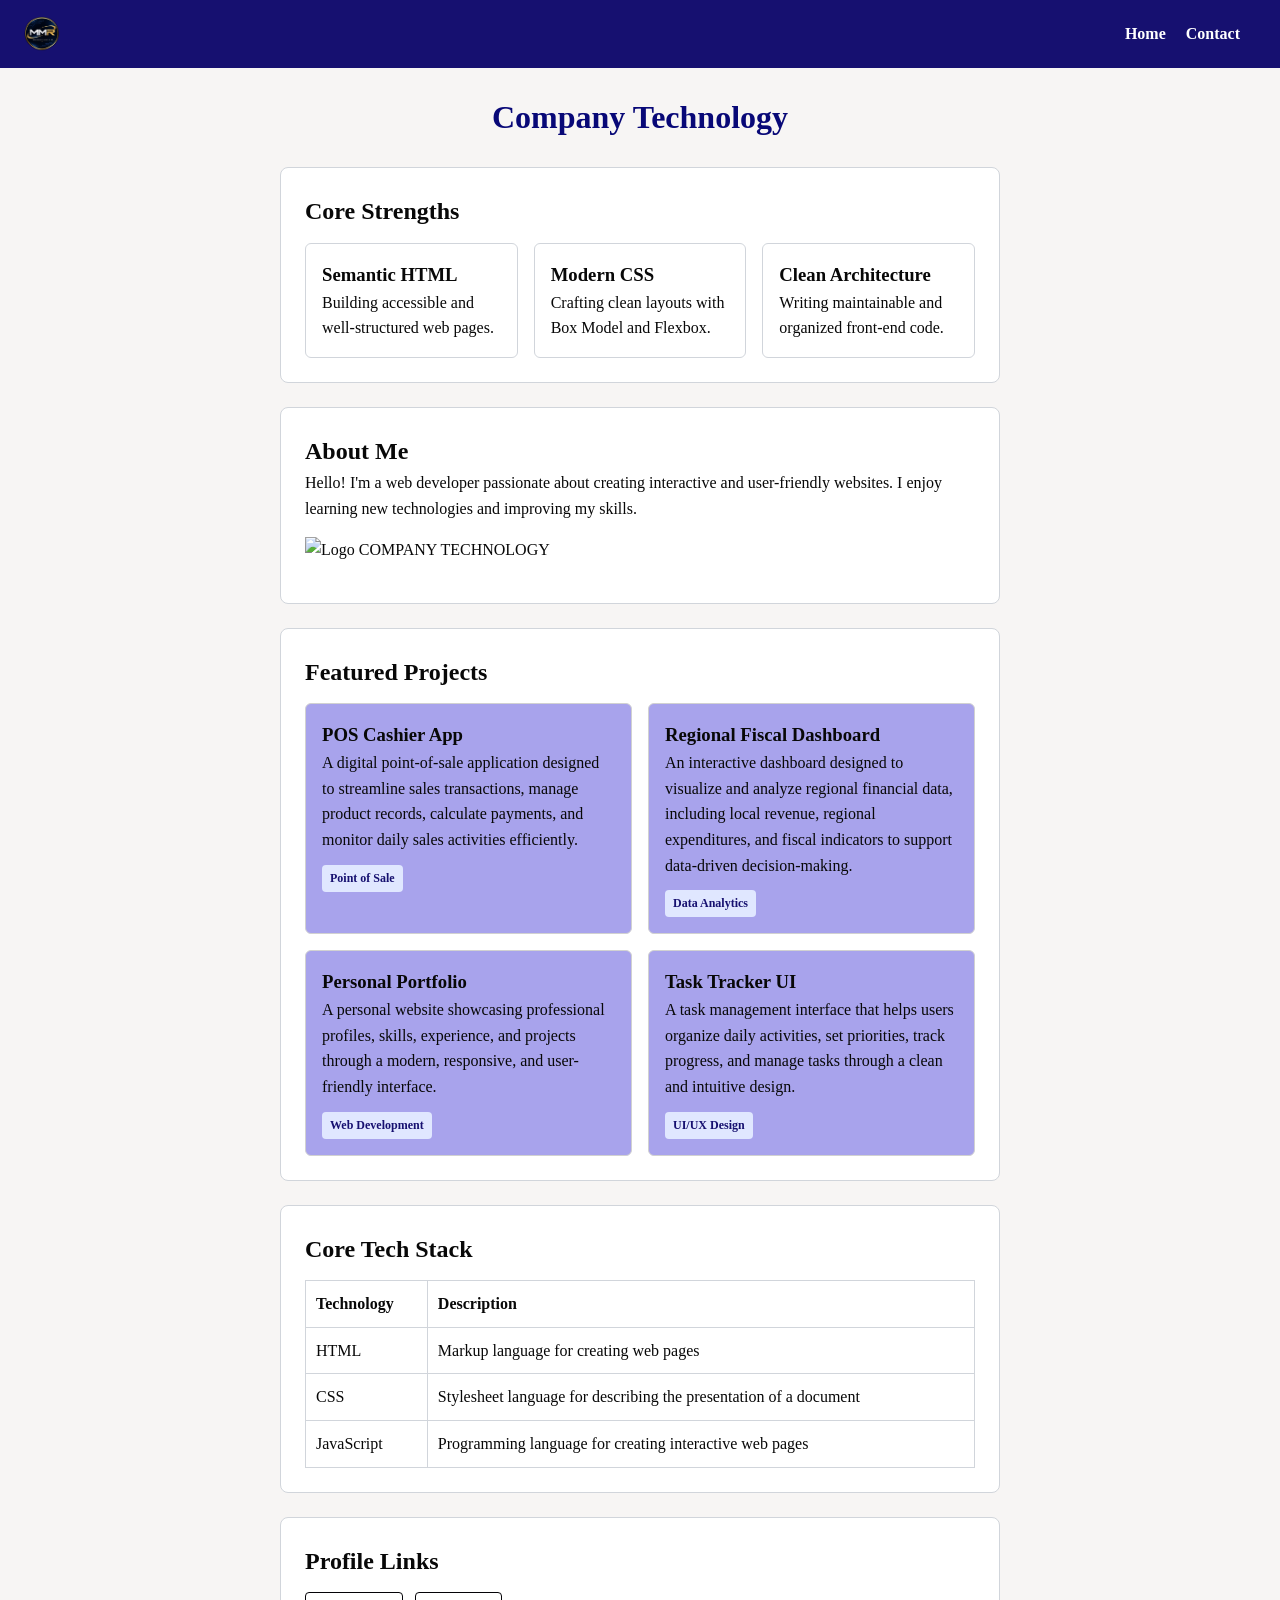
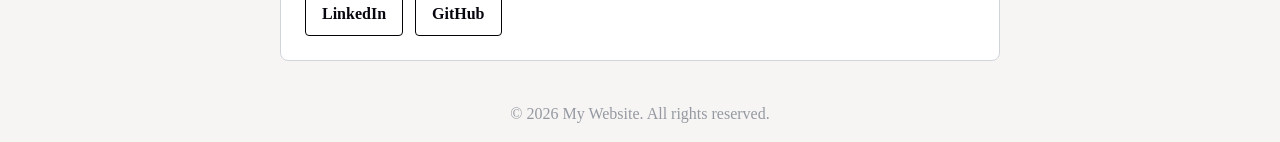
==== index.html @ 97ea117f "feat: add responsive layout and media queries for mobile screens" ====
<!DOCTYPE html>
<html lang="en">
<head>
    <meta charset="UTF-8">
    <meta name="viewport" content="width=device-width, initial-scale=1.0">
    <title>COMPANY TECHNOLOGY</title>
    <link rel="stylesheet" href="style.css">
</head>
<body>
    <header>
        <div class="navbar">
            <a href="index.html" class="brand">
                <img src="Futuristic MMR Technology Emblem.png" alt="MMR Tecnologi">
            </a>
        <nav>
            <a href="index.html">Home</a>
            <a href="contact.html">Contact</a>
        </nav>
    </div>
    </header>
<main>
    <h1>Company Technology</h1>
    <section class="card">
        <h2>Core Strengths</h2>
        <div class="strength-list"> 
            <div class="strength-item">           
            <h3>Semantic HTML</h3>
            <p>Building accessible and well-structured web pages.</p>
            </div>
            <div class="strength-item">
            <h3>Modern CSS</h3>
            <p>Crafting clean layouts with Box Model and Flexbox.</p>
            </div>
            <div class="strength-item">
            <h3>Clean Architecture</h3>
            <p>Writing maintainable and organized front-end code.</p>
            </div>
        </div>
    </section>    
    <section class="card">
        <h2>About Me</h2>
    <p>Hello! I'm a web developer passionate about creating interactive and user-friendly websites. I enjoy learning new technologies and improving my skills.</p>
    <article>
        <img src="https://encrypted-tbn0.gstatic.com/images?q=tbn:ANd9GcTkMPBl4-gQtEpijctM-JjeALAeFmzFvmOYoMGefqKEEQ&s=10" alt="Logo COMPANY TECHNOLOGY">
    </article>
    </section>
    <section class="card">
        <h2>Featured Projects</h2>
        <div class="project-grid">
        <article class="project-card">            
            <h3>POS Cashier App</h3>
            <p>A digital point-of-sale application designed to streamline sales transactions, manage product records, calculate payments, and monitor daily sales activities efficiently.</p>            
        <div class="tech-tags">
            <span>Point of Sale</span>
        </div>
        </article>
        <article class="project-card">
            <h3>Regional Fiscal Dashboard</h3>
            <p>An interactive dashboard designed to visualize and analyze regional financial data, including local revenue, regional expenditures, and fiscal indicators to support data-driven decision-making.</p>            
        <div class="tech-tags">
            <span>Data Analytics</span>
        </div>
        </article>
        <article class="project-card">    
            <h3>Personal Portfolio</h3>
            <p>A personal website showcasing professional profiles, skills, experience, and projects through a modern, responsive, and user-friendly interface.</p>            
        <div class="tech-tags">
            <span>Web Development</span>
        </div>
        </article>
        <article class="project-card">   
            <h3>Task Tracker UI</h3>
            <p>A task management interface that helps users organize daily activities, set priorities, track progress, and manage tasks through a clean and intuitive design.</p>
        <div class="tech-tags">
            <span>UI/UX Design</span>
        </div>
        </article>
    </div>
    </section>
    <section class="card">
            <h2>Core Tech Stack</h2>
        <table>
            <tr>
                <th>Technology</th>
                <th>Description</th>
            </tr>
            <tr>
                <td>HTML</td>
                <td>Markup language for creating web pages</td>
            </tr>
            <tr>
                <td>CSS</td>
                <td>Stylesheet language for describing the presentation of a document</td>
            </tr>
            <tr>
                <td>JavaScript</td>
                <td>Programming language for creating interactive web pages</td>
            </tr>
        </table>
        </section>
        
        <section class="card">
            <h2>Profile Links</h2>
        <ul class="social-links">
            <li><a href="https://www.linkedin.com/in/your-profile" target="_blank" rel="noopener noreferrer">LinkedIn</a></li>
            <li><a href="https://github.com/your-profile" target="_blank" rel="noopener noreferrer">GitHub</a></li>   
        </ul>
        </section>
        </main>    
    <footer>
        <p>&copy; 2026 My Website. All rights reserved.</p>
    </footer>
</body>
</html>
---- style.css ----
* {
    box-sizing: border-box; margin: 0;padding: 0;
}
.navbar{
    display: flex;
    justify-content: space-between;
    align-items: center;
}
img{
    display: block;
    margin: 16px auto;
    max-width: 100%;
}

.brand img{
    margin:0;
    height: 36px;
}
.strength-list {
  display: flex;
  gap: 16px;
  margin-top: 12px;
}

.strength-item {
  flex: 1;
  padding: 16px;
  border: 1px solid #d1d5db;
  border-radius: 6px;
}
body {
    font-family: 'Times New Roman', Times, serif;
    background-color: rgb(247, 245, 244);
    color: rgb(8, 8, 8);
    line-height: 1.6;
}
header{
    background-color: #161070;
    padding: 16px 24px;
    
}
nav a {
    color: white;
    text-decoration: none;
    font-weight: bold;
    margin-right: 16px;
}
.card {
  background-color: #ffffff;
  max-width: 720px;
  margin: 24px auto;
  padding: 24px;
  border: 1px solid #d1d5db;
  border-radius: 8px;
}
.form-group {
    margin-bottom: 16px;
    }
    label{
        display: block;
        margin-bottom: 16px;
        font-weight: bold;
    }
    input, select, textarea {
        width: 100%;
        padding: 10px;
        border: 1px solid #161070;
        border-radius: 4px;
        font-size:16px ;
    }
     button {
        width: 100%;
        padding: 10px;
        border: 1px solid #161070;
        border-radius: 4px;
        font-size:16px ;
        cursor: pointer;

    }
    img {
    display: block; margin: 16px auto; max-width: 100%;
    } 
    main > h1 {
        color: rgb(8, 8, 119); text-align: center; margin-top: 24px;
    }
    table {
        width: 100%; border-collapse: collapse; margin-top: 12px; 
    }
    th,td {
    border: 1px solid #d1d5db; padding: 10px; text-align: left;
    }
    .social-links{
        list-style: none;
        padding-left: 0;
        display: flex;
        gap: 12px;
        margin-top: 12px;
    }

    .social-links a{
        display: inline-block;
        padding: 8px 16px;
        border: 1px solid #040307;
        border-radius: 4px;
        text-decoration: none;
        color: #06060e;
        font-weight: bold;
    }
    .project-grid{
        display: grid;
        grid-template-columns: repeat(2,1fr);
        gap: 16px;
        margin-top: 12px;
    }
    .project-card{
        padding: 16px;
        border: 1px solid #d1d1d1 ;
        border-radius: 6px;
        background-color: #a8a3ec;
        color: #080808;
    }

    .tech-tags{
        display: flex;
        gap: 8px;
        margin-top: 12px;
    }.tech-tags span{
        font-size: 12px;
        font-weight: bold;
        padding: 4px 8px;
        background-color: #e0e7ff;
        color: #161070;
        border-radius: 4px;
    }
    footer{
        text-align: center;
        padding: 16px;
        color: #9499a1;
    }
    @media (max-width: 768px){
        .navbar{
        flex-direction: column;
        gap: 12px;

        }
        .strength-list{
        flex-direction: column;
        }
        .project-grid{
        grid-template-columns: 1fr;
        }
        .card{
        margin: 16px;
        padding: 16px;
        }

    }
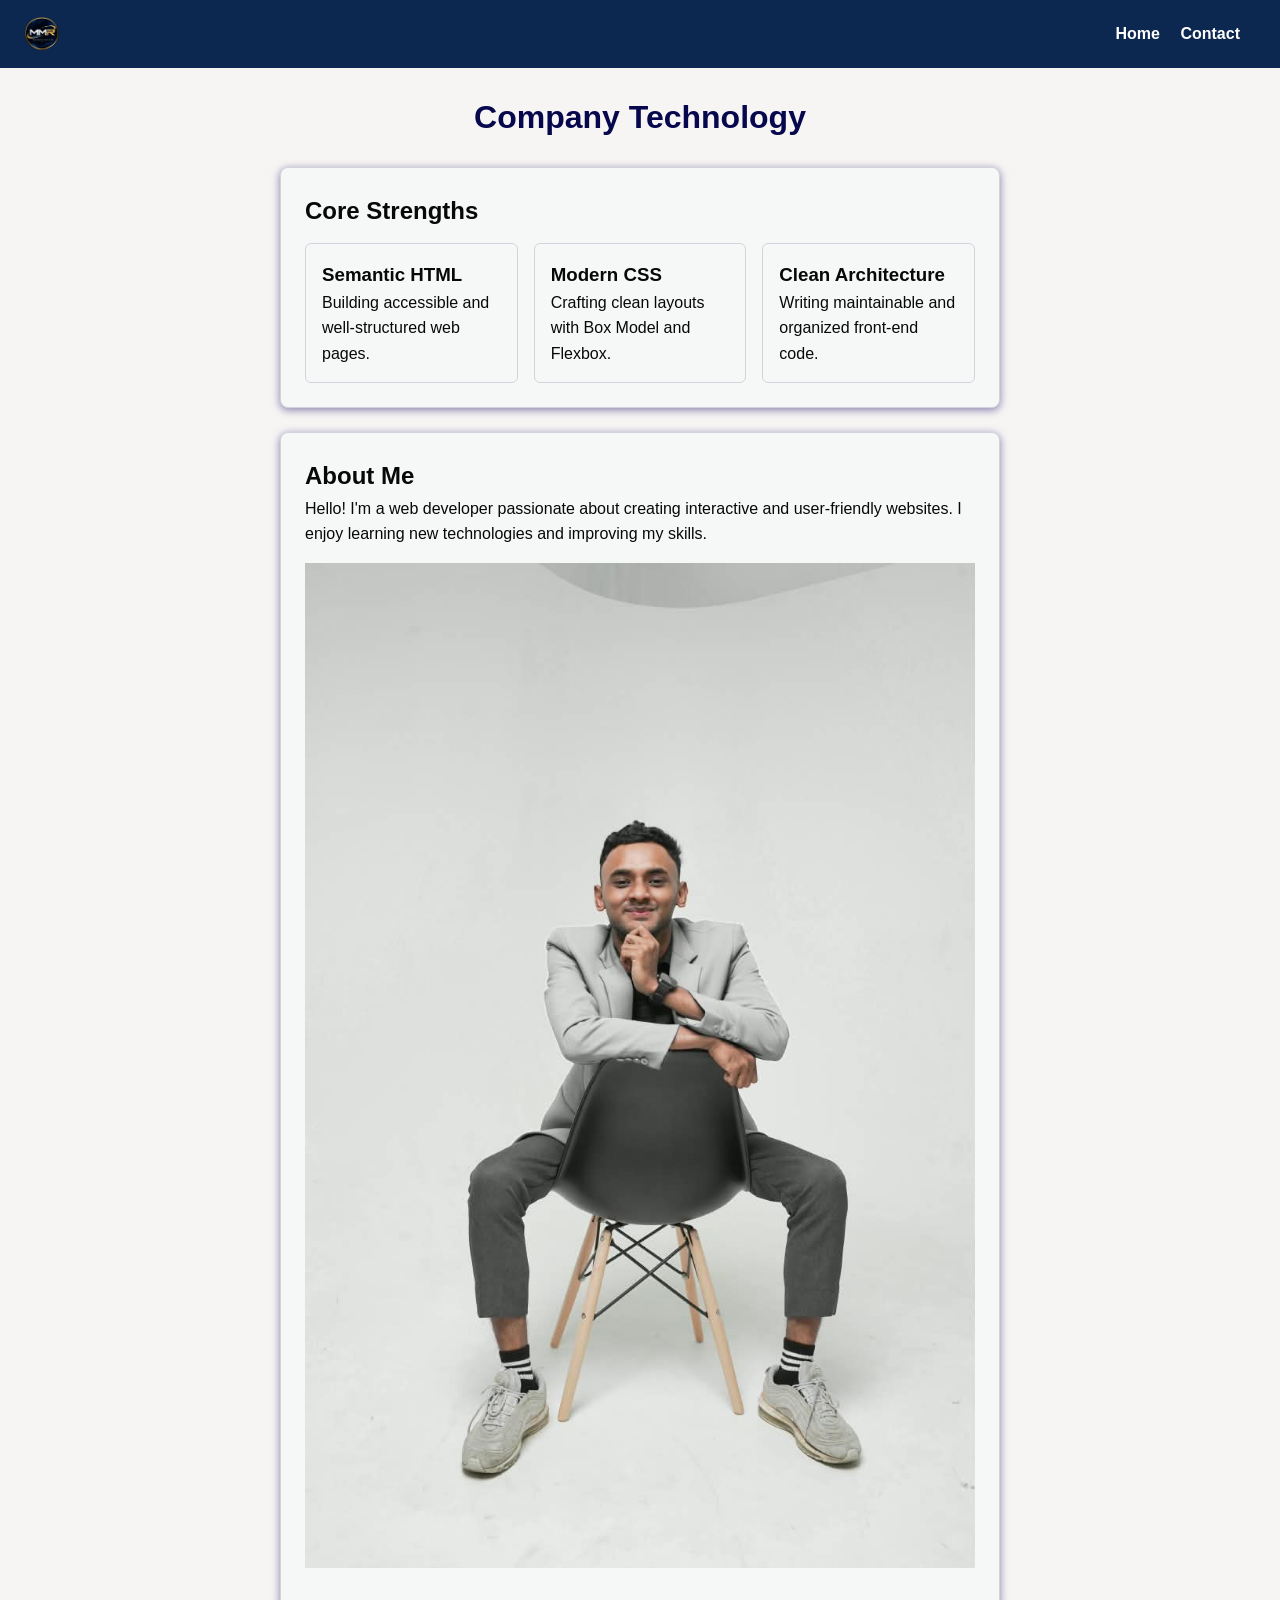
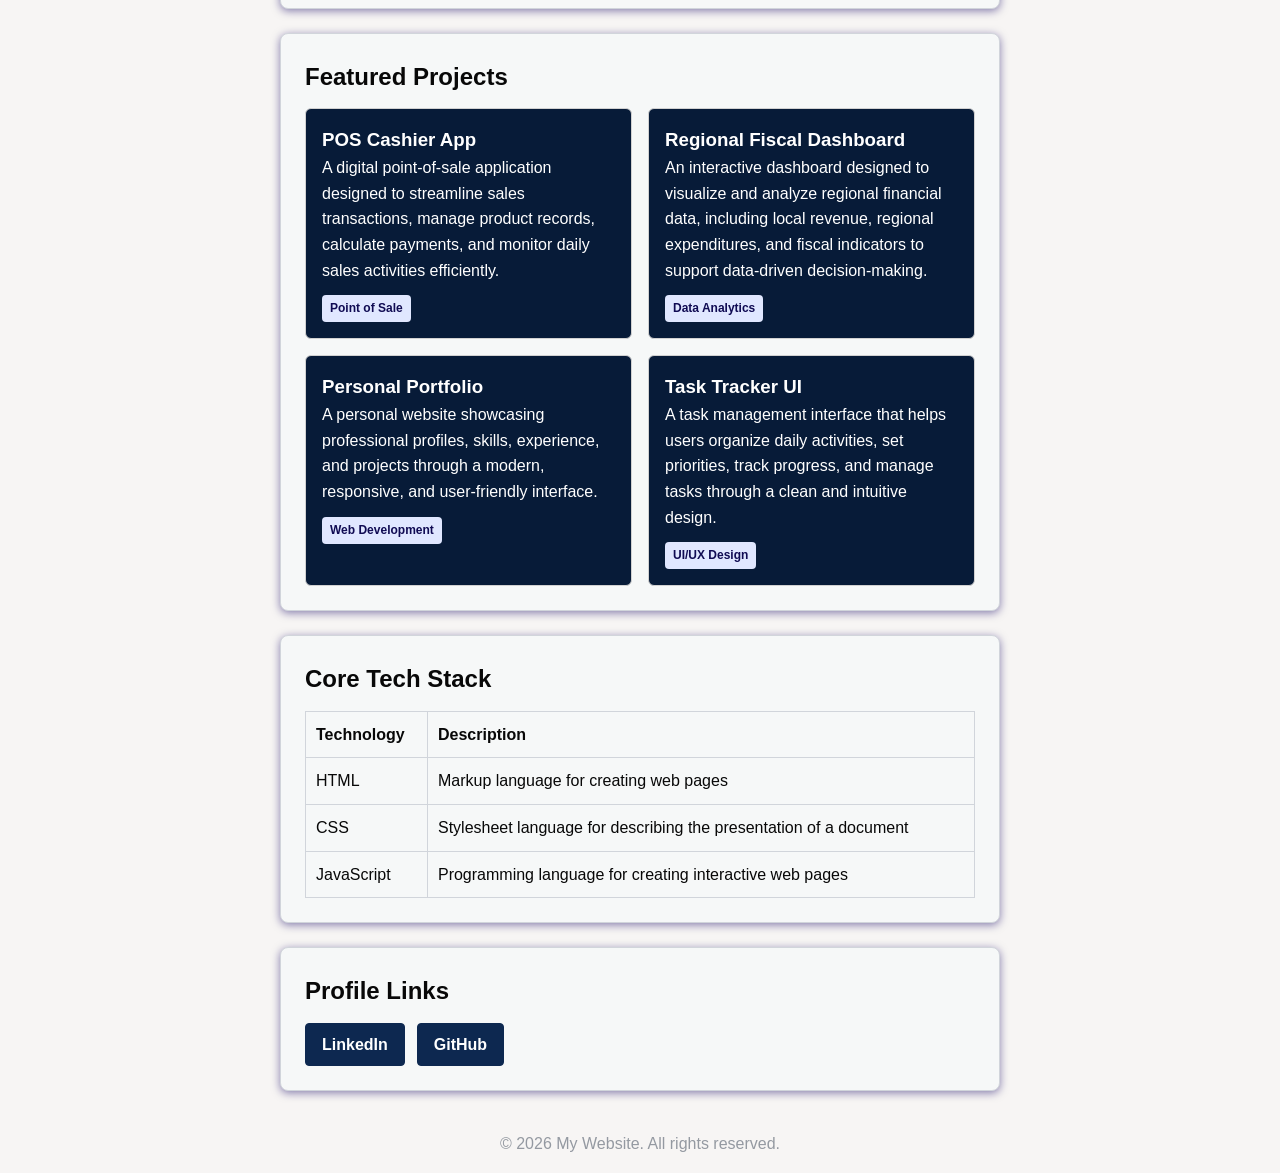
==== commit 7aa0199e: "feat: finalize week 1 UI polish with CSS variables and hover effects" ====
--- a/index.html
+++ b/index.html
@@ -40,9 +40,9 @@
     <section class="card">
         <h2>About Me</h2>
     <p>Hello! I'm a web developer passionate about creating interactive and user-friendly websites. I enjoy learning new technologies and improving my skills.</p>
-    <article>
-        <img src="https://encrypted-tbn0.gstatic.com/images?q=tbn:ANd9GcTkMPBl4-gQtEpijctM-JjeALAeFmzFvmOYoMGefqKEEQ&s=10" alt="Logo COMPANY TECHNOLOGY">
-    </article>
+    <figure>
+        <img src="WhatsApp Image 2026-10-11 at 17.28.33.jpeg" alt="Logo COMPANY TECHNOLOGY">
+    </figure>
     </section>
     <section class="card">
         <h2>Featured Projects</h2>
--- a/style.css
+++ b/style.css
@@ -1,4 +1,12 @@
-* {
+:root {
+    --color-primary:  #0d2850;
+    --color-bg:       rgb(29, 15, 92);
+    --color-text:     rgb(245, 235, 235);
+    --color-border:   #071b38;
+    --radius-card:    8px;
+    --radius-small:   4px;
+}
+*{
     box-sizing: border-box; margin: 0;padding: 0;
 }
 .navbar{
@@ -29,29 +37,35 @@
   border-radius: 6px;
 }
 body {
-    font-family: 'Times New Roman', Times, serif;
+    font-family: 'Segoe UI', Tahoma, Geneva, Verdana, sans-serif;
     background-color: rgb(247, 245, 244);
     color: rgb(8, 8, 8);
     line-height: 1.6;
 }
 header{
-    background-color: #161070;
+    background-color: var(--color-primary);
     padding: 16px 24px;
     
 }
 nav a {
-    color: white;
+    color: #ffffff;
     text-decoration: none;
     font-weight: bold;
     margin-right: 16px;
+    transition:color 0.2s ease;
+}
+nav a:hover{
+    color:#679fdf;
 }
 .card {
-  background-color: #ffffff;
+  background-color: #f6f8f8;
   max-width: 720px;
   margin: 24px auto;
   padding: 24px;
   border: 1px solid #d1d5db;
   border-radius: 8px;
+
+  box-shadow: 0 2px 8px rgba(21, 7, 102, 0.5);
 }
 .form-group {
     margin-bottom: 16px;
@@ -64,24 +78,27 @@
     input, select, textarea {
         width: 100%;
         padding: 10px;
-        border: 1px solid #161070;
+        border: 1px solid #281eaf;
         border-radius: 4px;
         font-size:16px ;
     }
      button {
         width: 100%;
         padding: 10px;
-        border: 1px solid #161070;
+        border: 1px solid var(--color-bg);
         border-radius: 4px;
         font-size:16px ;
         cursor: pointer;
+     transition: all 0.2s ease;
+    }
+    button:hover{
+    background-color: var(--color-primary);
+    color:#ffffff;
+    transform: translateY(-2px);
 
-    }
-    img {
-    display: block; margin: 16px auto; max-width: 100%;
-    } 
+   }
     main > h1 {
-        color: rgb(8, 8, 119); text-align: center; margin-top: 24px;
+        color: rgb(7, 7, 78); text-align: center; margin-top: 24px;
     }
     table {
         width: 100%; border-collapse: collapse; margin-top: 12px; 
@@ -100,11 +117,17 @@
     .social-links a{
         display: inline-block;
         padding: 8px 16px;
-        border: 1px solid #040307;
+        border: 1px solid var(--color-primary);
         border-radius: 4px;
         text-decoration: none;
-        color: #06060e;
+        color: #ffffff;
         font-weight: bold;
+        background-color: var(--color-primary);
+        transition: all 0.2s ease;
+    }
+    .social-links a:hover{
+        transition: all 0.2s ease;
+        transform: translateY(-2px);
     }
     .project-grid{
         display: grid;
@@ -116,10 +139,15 @@
         padding: 16px;
         border: 1px solid #d1d1d1 ;
         border-radius: 6px;
-        background-color: #a8a3ec;
-        color: #080808;
+        background-color:var(--color-border);
+        color: #ffffff;
+        transition: all 0.2s ease;
     }
-
+    .project-card:hover{
+        transition: all 0.2s ease;
+        transform: translateY(-2px);
+        
+    }
     .tech-tags{
         display: flex;
         gap: 8px;
@@ -129,7 +157,7 @@
         font-weight: bold;
         padding: 4px 8px;
         background-color: #e0e7ff;
-        color: #161070;
+        color: #100b53;
         border-radius: 4px;
     }
     footer{
@@ -153,5 +181,14 @@
         margin: 16px;
         padding: 16px;
         }
+        table{
+            font-size: 14px;
+        }
+        th,td{
+            padding: 9px;
+        }
+        main > h1 {
+            font-size: 22px;
+        }
 
     }
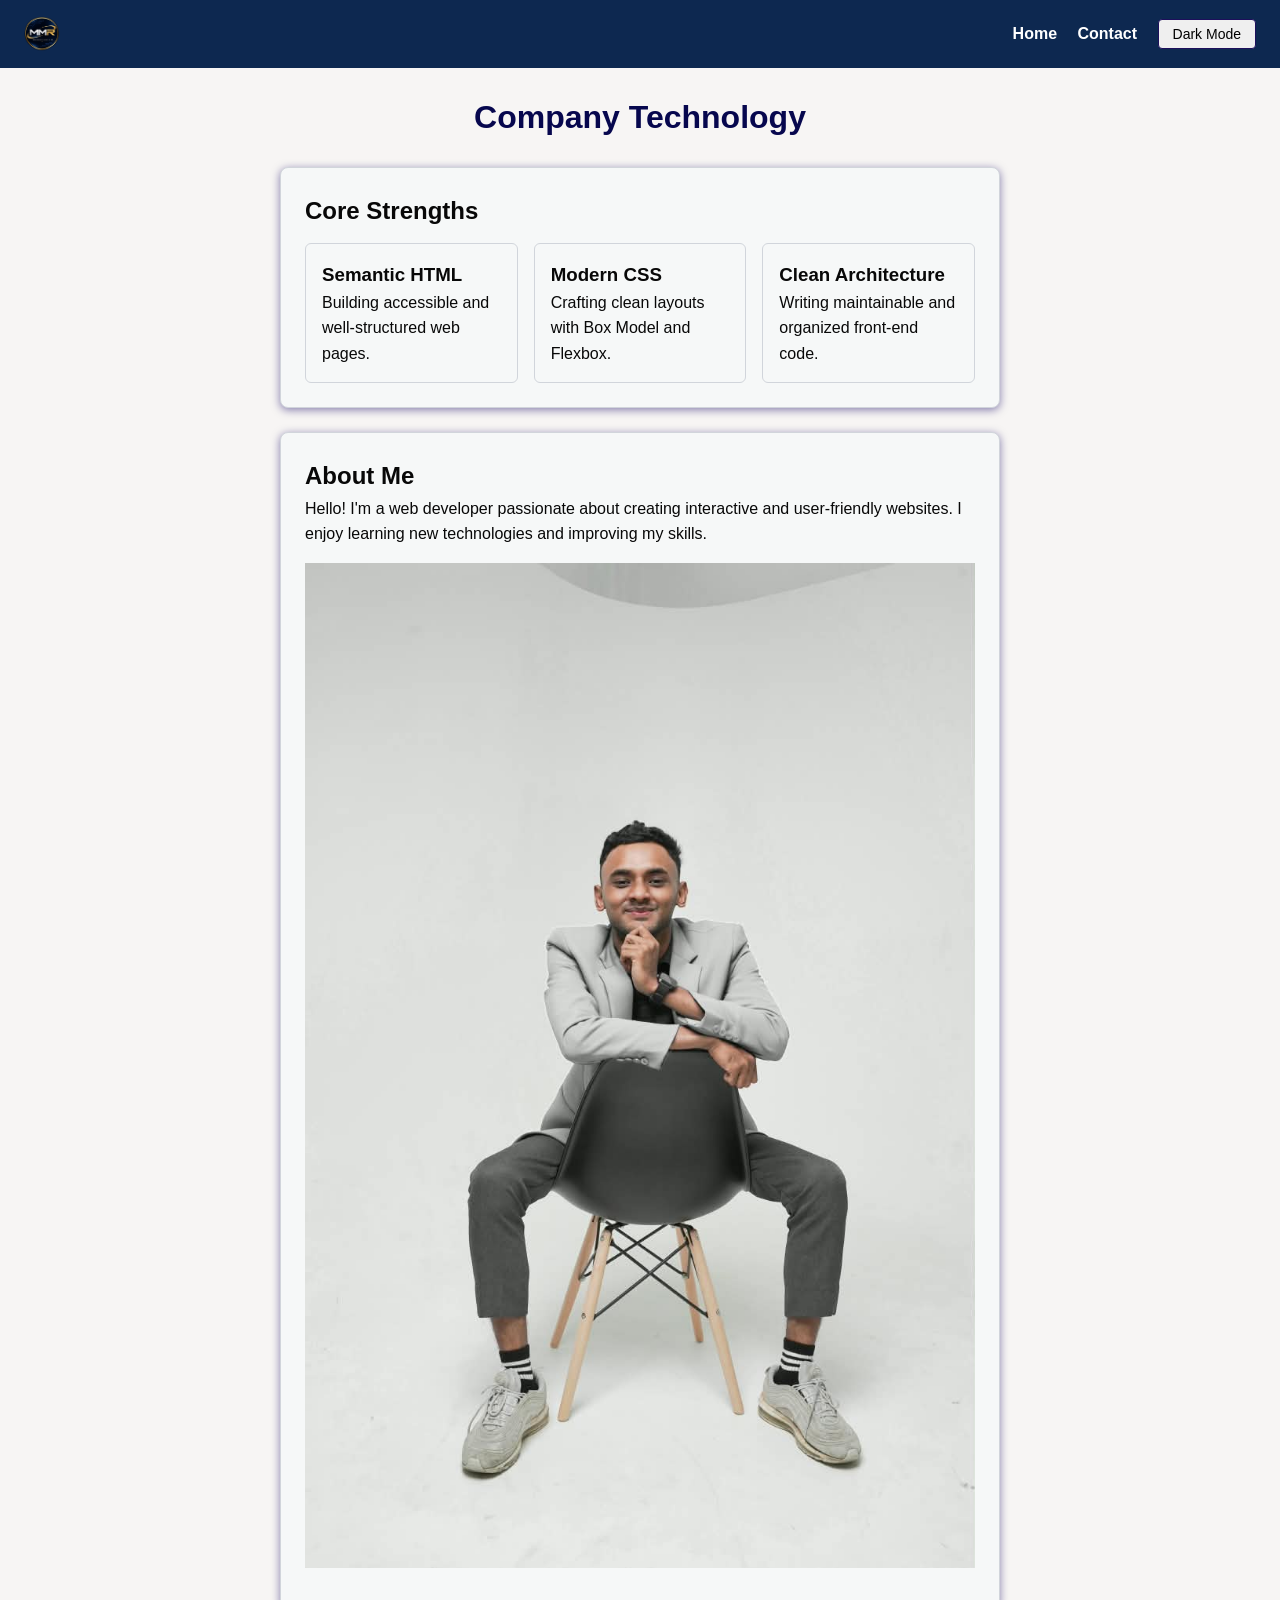
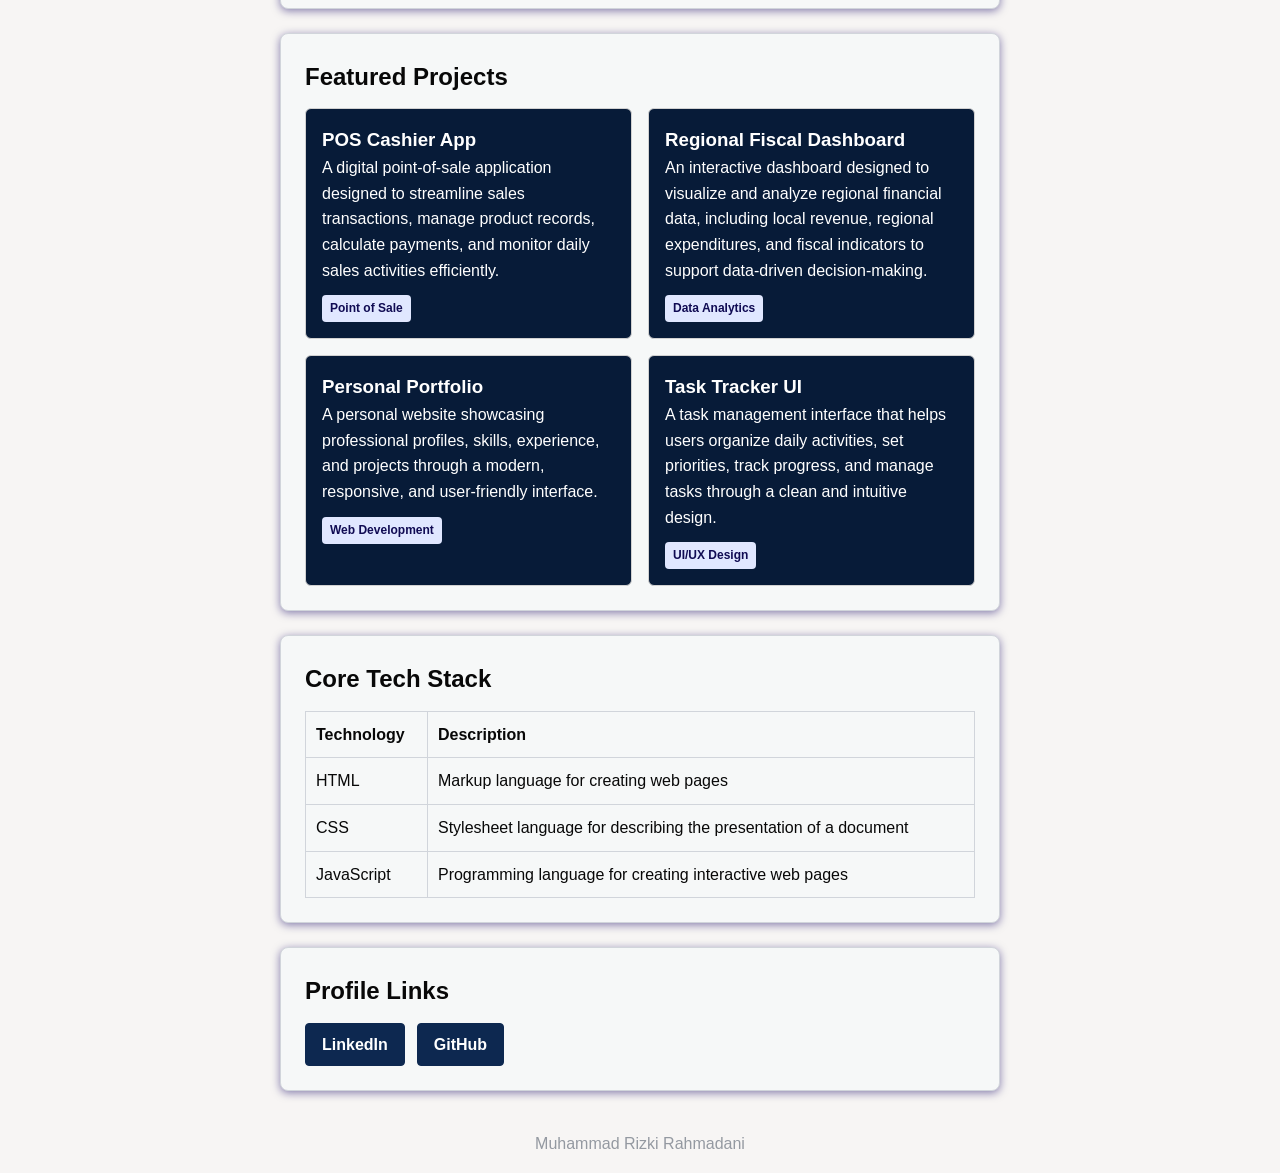
==== commit ce604b89: "feat: add interactive Dark Mode toggle using DOM manipulation" ====
--- a/index.html
+++ b/index.html
@@ -5,16 +5,18 @@
     <meta name="viewport" content="width=device-width, initial-scale=1.0">
     <title>COMPANY TECHNOLOGY</title>
     <link rel="stylesheet" href="style.css">
+    <script src="script.js"defer></script>
 </head>
 <body>
     <header>
-        <div class="navbar">
+        <div class="navbar"> 
             <a href="index.html" class="brand">
                 <img src="Futuristic MMR Technology Emblem.png" alt="MMR Tecnologi">
             </a>
         <nav>
             <a href="index.html">Home</a>
             <a href="contact.html">Contact</a>
+            <button id="theme-toggle" type="button">Dark Mode</button>
         </nav>
     </div>
     </header>
@@ -41,7 +43,7 @@
         <h2>About Me</h2>
     <p>Hello! I'm a web developer passionate about creating interactive and user-friendly websites. I enjoy learning new technologies and improving my skills.</p>
     <figure>
-        <img src="WhatsApp Image 2026-10-11 at 17.28.33.jpeg" alt="Logo COMPANY TECHNOLOGY">
+        <img src="about-photo.jpg" alt="Logo COMPANY TECHNOLOGY">
     </figure>
     </section>
     <section class="card">
@@ -110,5 +112,6 @@
     <footer>
         <p>&copy; 2026 My Website. All rights reserved.</p>
     </footer>
+
 </body>
 </html>
--- a/style.css
+++ b/style.css
@@ -18,6 +18,7 @@
     display: block;
     margin: 16px auto;
     max-width: 100%;
+
 }
 
 .brand img{
@@ -28,6 +29,7 @@
   display: flex;
   gap: 16px;
   margin-top: 12px;
+
 }
 
 .strength-item {
@@ -45,7 +47,7 @@
 header{
     background-color: var(--color-primary);
     padding: 16px 24px;
-    
+
 }
 nav a {
     color: #ffffff;
@@ -69,20 +71,27 @@
 }
 .form-group {
     margin-bottom: 16px;
-    }
-    label{
-        display: block;
-        margin-bottom: 16px;
-        font-weight: bold;
-    }
-    input, select, textarea {
-        width: 100%;
-        padding: 10px;
-        border: 1px solid #281eaf;
-        border-radius: 4px;
-        font-size:16px ;
-    }
-     button {
+}
+label{
+    display: block;
+    margin-bottom: 16px;
+    font-weight: bold;
+}
+input, select, textarea {
+    width: 100%;
+    padding: 10px;
+    border: 1px solid #281eaf;
+    border-radius: 4px;
+    font-size:16px ;
+}
+input:focus,
+select:focus,
+textarea:focus{
+    outline: none;
+    border-color: var(--color-primary);
+    box-shadow: 0 0 0 3px rgba(54, 93, 129, 0.459);
+}
+button {
         width: 100%;
         padding: 10px;
         border: 1px solid var(--color-bg);
@@ -126,7 +135,6 @@
         transition: all 0.2s ease;
     }
     .social-links a:hover{
-        transition: all 0.2s ease;
         transform: translateY(-2px);
     }
     .project-grid{
@@ -144,8 +152,7 @@
         transition: all 0.2s ease;
     }
     .project-card:hover{
-        transition: all 0.2s ease;
-        transform: translateY(-2px);
+    transform: translateY(-2px);
         
     }
     .tech-tags{
@@ -191,4 +198,15 @@
             font-size: 22px;
         }
 
+    }
+    #theme-toggle {
+        width: auto;
+        padding: 6px 14px;
+        font-size: 14px;
+    }
+    .dark-mode,
+    .dark-mode .card,
+    .dark-mode main>h1{
+        color: #f8fafc;
+        background-color: #0f172a;
     }
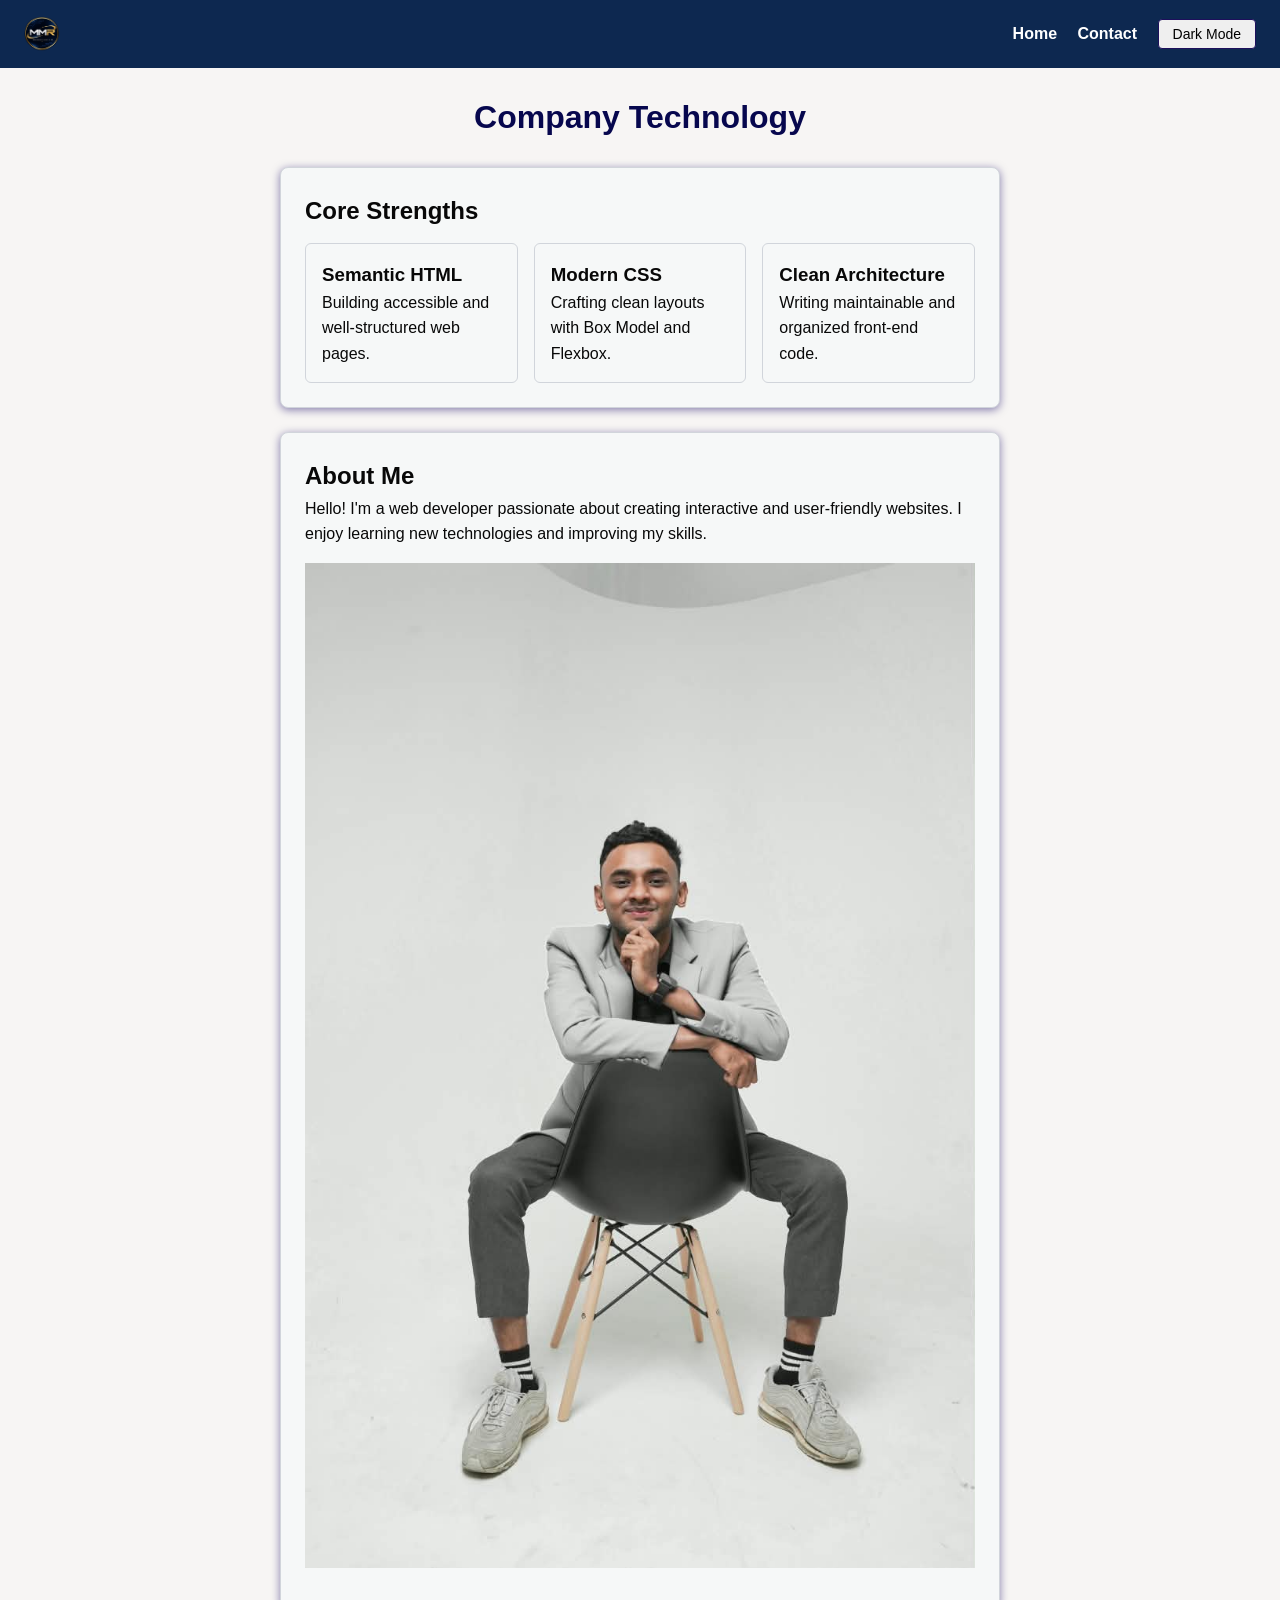
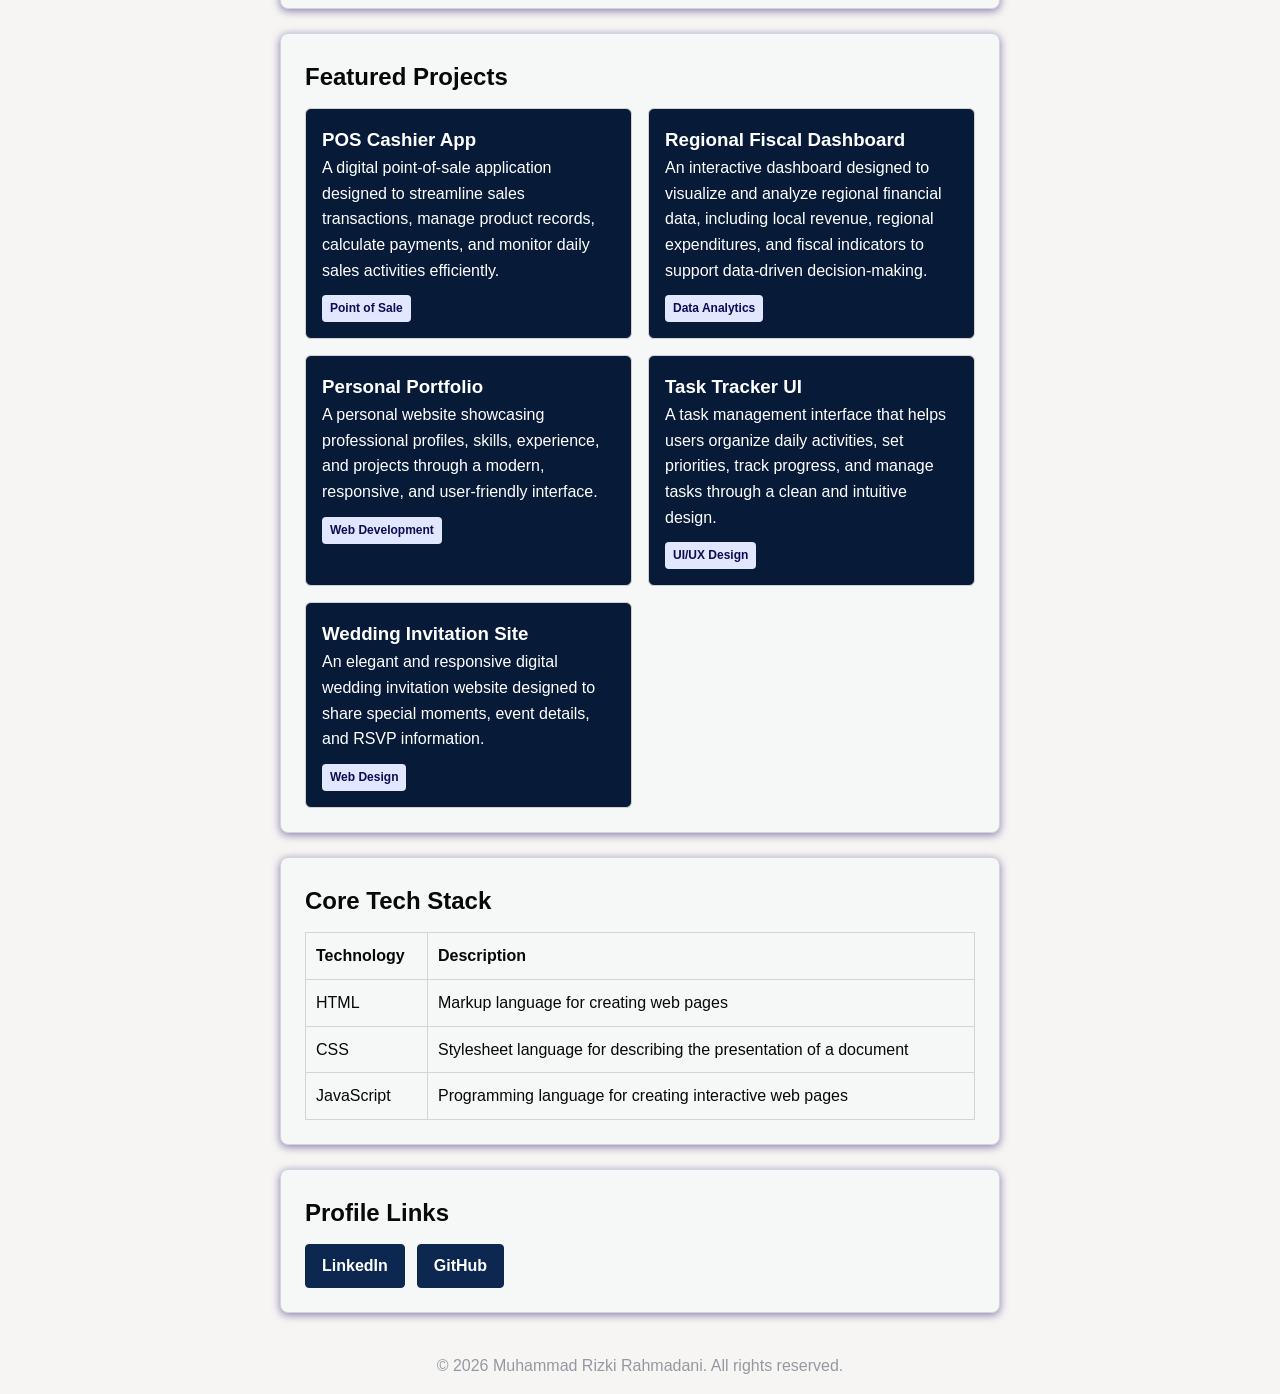
==== commit 9218dbae: "Render featured projects from JS array with null guard" ====
--- a/index.html
+++ b/index.html
@@ -5,7 +5,7 @@
     <meta name="viewport" content="width=device-width, initial-scale=1.0">
     <title>COMPANY TECHNOLOGY</title>
     <link rel="stylesheet" href="style.css">
-    <script src="script.js"defer></script>
+    <script src="script.js" defer></script>
 </head>
 <body>
     <header>
@@ -48,6 +48,7 @@
     </section>
     <section class="card">
         <h2>Featured Projects</h2>
+        <!-- Fallback cards. Live cards are rendered by script.js from the projects array. -->
         <div class="project-grid">
         <article class="project-card">            
             <h3>POS Cashier App</h3>
